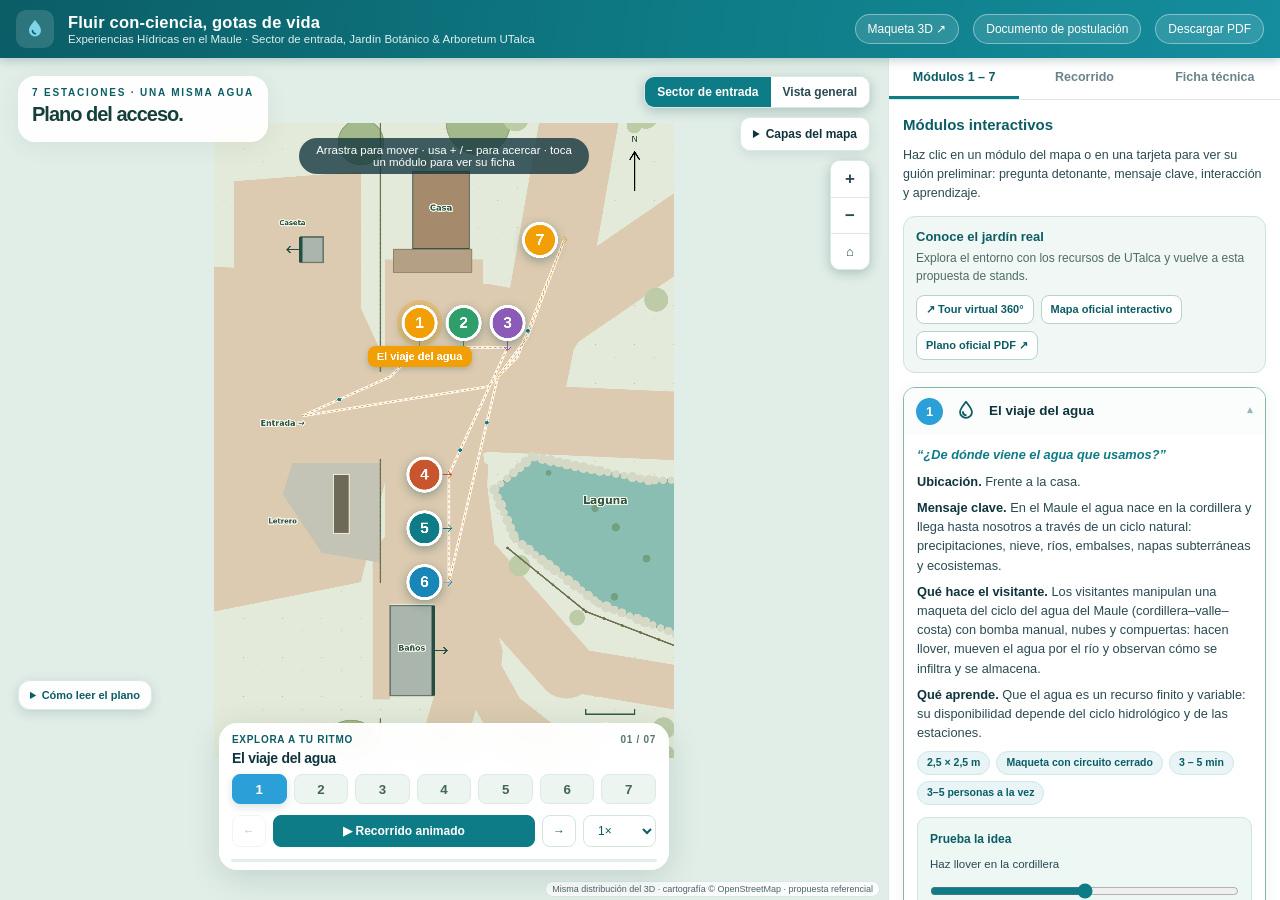
==== mapa2d.html @ caa9aedc "Abrir el 3D por defecto y sincronizar el plano 2D" ====
<!DOCTYPE html>
<html lang="es">
<head>
<meta charset="utf-8">
<meta name="viewport" content="width=device-width, initial-scale=1">
<title>Fluir con-ciencia, gotas de vida · Experiencias Hídricas en el Maule — Jardín Botánico UTalca</title>
<meta name="description" content="Propuesta de distribución, recorrido e interacciones de 7 módulos interactivos sobre el agua en el sector de entrada del Jardín Botánico & Arboretum de la Universidad de Talca.">
<style>
:root{
  --teal:#0e7c86; --teal-d:#0b5d66; --ink:#10343d; --ink-2:#2a4a52;
  --aqua:#7fd4e8; --blue:#2b9fd8; --accent:#f29f05; --paper:#f4f8f9;
  --line:#dbe7e9; --ok:#2e9e6b;
}
*{box-sizing:border-box}
html,body{margin:0;padding:0}
body{
  font-family:-apple-system,BlinkMacSystemFont,"Segoe UI",Roboto,"Helvetica Neue",Arial,sans-serif;
  color:var(--ink); background:var(--paper); overflow:hidden;
}
.app{display:flex;flex-direction:column;height:100dvh}
header.top{
  display:flex;align-items:center;gap:14px;padding:10px 16px;color:#fff;z-index:40;
  background:linear-gradient(100deg,var(--teal-d),var(--teal) 55%,#158d9e);
  box-shadow:0 2px 10px rgba(9,60,66,.25)
}
.logo{width:38px;height:38px;border-radius:10px;background:rgba(255,255,255,.14);display:grid;place-items:center;flex:0 0 auto}
.logo svg{width:24px;height:24px}
.titles{flex:1;min-width:0}
.titles h1{margin:0;font-size:16.5px;letter-spacing:.2px;white-space:nowrap;overflow:hidden;text-overflow:ellipsis}
.titles p{margin:1px 0 0;font-size:11.5px;opacity:.88;white-space:nowrap;overflow:hidden;text-overflow:ellipsis}
.hbtn{
  border:1px solid rgba(255,255,255,.4);background:rgba(255,255,255,.12);color:#fff;
  font-size:12px;padding:7px 12px;border-radius:999px;cursor:pointer;text-decoration:none;white-space:nowrap
}
.hbtn:hover{background:rgba(255,255,255,.22)}
.hmob{display:none}
@media (max-width:700px){
  .hdesk{display:none}
  .hmob{display:inline}
}
.main{flex:1;display:flex;min-height:0;position:relative}
.stage{position:relative;flex:1;min-width:0;overflow:hidden;background:#dcecee;touch-action:none;cursor:grab}
.stage.dragging{cursor:grabbing}
.world{position:absolute;left:0;top:0;transform-origin:0 0;will-change:transform;--inv:1}
.world img.base{position:absolute;inset:0;width:100%;height:100%;user-select:none;-webkit-user-drag:none;pointer-events:none;display:block}
.overlay{position:absolute;inset:0}
.overlay svg{position:absolute;left:0;top:0;overflow:visible}
.badge{position:absolute;transform:translate(-50%,-50%) scale(var(--inv));transform-origin:center;z-index:6;cursor:pointer;-webkit-tap-highlight-color:transparent}
.badge:focus{outline:none}
.badge .dot{
  width:36px;height:36px;border-radius:50%;background:#fff;border:3px solid var(--c,#0e7c86);
  color:var(--c,#0e7c86);display:grid;place-items:center;font-weight:800;font-size:15.5px;
  box-shadow:0 3px 10px rgba(9,60,66,.35);position:relative
}
.badge .lbl{
  position:absolute;top:100%;left:50%;transform:translateX(-50%);margin-top:5px;
  background:rgba(255,255,255,.95);color:var(--ink);font-size:11px;font-weight:700;
  padding:2.5px 8px;border-radius:8px;white-space:nowrap;box-shadow:0 2px 6px rgba(9,60,66,.22);
  border:1px solid rgba(14,124,134,.18)
}
.badge.lbl-top .lbl{top:auto;bottom:100%;margin-top:0;margin-bottom:5px}
.badge:hover .dot{transform:scale(1.08)}
.world.nolbl .badge .lbl,.world.nolbl .ref{opacity:0;pointer-events:none}
.badge .lbl,.ref{transition:opacity .2s}
.badge.active .dot{border-color:var(--accent);color:var(--accent);box-shadow:0 0 0 5px rgba(242,159,5,.28),0 3px 10px rgba(9,60,66,.35);animation:pulse 1.8s ease-in-out infinite}
.badge.active .lbl{background:var(--accent);color:#fff;border-color:transparent}
@keyframes pulse{0%,100%{box-shadow:0 0 0 5px rgba(242,159,5,.30),0 3px 10px rgba(9,60,66,.35)}50%{box-shadow:0 0 0 9px rgba(242,159,5,.12),0 3px 10px rgba(9,60,66,.35)}}
.ref{position:absolute;transform:translate(-50%,-50%) scale(var(--inv));transform-origin:center;
  font-size:10.5px;font-weight:600;color:#41565c;background:rgba(255,255,255,.86);
  padding:2px 7px;border-radius:7px;border:1px solid rgba(65,86,92,.18);white-space:nowrap;z-index:4;pointer-events:none}
.route{fill:none;stroke:var(--accent);stroke-width:3;stroke-dasharray:30 20;vector-effect:non-scaling-stroke;animation:flow 1.5s linear infinite}
.route-halo{fill:none;stroke:rgba(255,255,255,.95);stroke-width:8;vector-effect:non-scaling-stroke}
.route-end{fill:var(--accent);stroke:#fff;stroke-width:2}
@keyframes flow{to{stroke-dashoffset:-50}}
.zone{fill:rgba(14,124,134,.09);stroke:rgba(14,124,134,.55);stroke-width:2;stroke-dasharray:7 6;vector-effect:non-scaling-stroke}

.mapui{position:absolute;z-index:12}
.ctl-tr{top:12px;right:12px;display:flex;flex-direction:column;gap:7px;align-items:flex-end}
.vswitch{display:flex;background:#fff;border-radius:10px;overflow:hidden;box-shadow:0 3px 12px rgba(9,60,66,.25);border:1px solid var(--line)}
.vswitch button{border:0;background:#fff;color:var(--ink-2);font-size:12px;font-weight:600;padding:8px 12px;cursor:pointer}
.vswitch button.on{background:var(--teal);color:#fff}
.zoombox{display:flex;flex-direction:column;background:#fff;border-radius:10px;overflow:hidden;box-shadow:0 3px 12px rgba(9,60,66,.25);border:1px solid var(--line)}
.zoombox button{border:0;background:#fff;color:var(--ink-2);font-size:17px;font-weight:700;width:38px;height:36px;cursor:pointer}
.zoombox button:hover{background:#eef6f7}
.zoombox button+button{border-top:1px solid var(--line)}
.tourbtn{border:0;background:var(--accent);color:#fff;font-weight:700;font-size:12.5px;padding:10px 14px;border-radius:10px;cursor:pointer;box-shadow:0 3px 12px rgba(9,60,66,.3)}
.tourbtn:hover{filter:brightness(1.05)}
.tourbtn.on{background:#b4453a}
.legend{left:12px;bottom:12px;background:rgba(255,255,255,.96);border:1px solid var(--line);border-radius:12px;
  padding:10px 12px;font-size:11.5px;color:var(--ink-2);box-shadow:0 3px 12px rgba(9,60,66,.16);max-width:280px}
.legend h4{margin:0 0 7px;font-size:11.5px;text-transform:uppercase;letter-spacing:.6px;color:var(--teal-d)}
.legend .row{display:flex;align-items:center;gap:8px;margin:5px 0}
.legend .sym{flex:0 0 auto;width:34px;display:grid;place-items:center}
.attr{right:12px;bottom:12px;font-size:10px;color:#4d636a;background:rgba(255,255,255,.85);padding:4px 8px;border-radius:8px;border:1px solid var(--line)}
.hint{left:50%;top:12px;transform:translateX(-50%);background:rgba(16,52,61,.78);color:#fff;font-size:11.5px;
  padding:6px 12px;border-radius:999px;pointer-events:none;opacity:0;transition:opacity .3s}
.hint.show{opacity:1}

.panel{width:392px;flex:0 0 auto;background:#fff;border-left:1px solid var(--line);display:flex;flex-direction:column;min-height:0;z-index:20}
.tabs{display:flex;border-bottom:1px solid var(--line);flex:0 0 auto}
.tabs button{flex:1;border:0;background:#fff;padding:12px 6px;font-size:12.5px;font-weight:700;color:#6b838a;cursor:pointer;border-bottom:3px solid transparent}
.tabs button.on{color:var(--teal-d);border-bottom-color:var(--teal)}
.tabbody{overflow:auto;padding:14px;flex:1;min-height:0}
.tabbody[hidden]{display:none}
.mcard{border:1px solid var(--line);border-radius:12px;margin-bottom:10px;overflow:hidden;background:#fff}
.mcard .mhead{display:flex;align-items:center;gap:10px;padding:10px 12px;cursor:pointer;background:#fbfdfd}
.mcard .mhead:hover{background:#f2f9fa}
.mcard .n{width:27px;height:27px;border-radius:50%;color:#fff;display:grid;place-items:center;font-size:13px;font-weight:800;flex:0 0 auto}
.mcard .ic{width:26px;height:26px;flex:0 0 auto;color:var(--teal-d)}
.mcard h3{font-size:13.5px;margin:0;flex:1;line-height:1.25}
.mcard .chev{color:#9ab3b9;font-size:12px;transition:transform .2s}
.mcard.open .chev{transform:rotate(180deg)}
.mbody{display:none;padding:4px 13px 13px;font-size:12.8px;color:var(--ink-2);line-height:1.5}
.mcard.open .mbody{display:block}
.mbody .q{font-style:italic;color:var(--teal);font-weight:700;margin:6px 0 8px}
.mbody p{margin:7px 0}
.mbody b{color:var(--ink)}
.chips{display:flex;flex-wrap:wrap;gap:6px;margin-top:9px}
.chip{font-size:10.5px;font-weight:600;color:var(--teal-d);background:#e8f4f5;border:1px solid #cfe7e9;border-radius:999px;padding:3px 9px}
.panel h2{font-size:15px;margin:2px 0 10px;color:var(--teal-d)}
.panel .lead{font-size:12.5px;color:var(--ink-2);line-height:1.55}
.kv{border:1px solid var(--line);border-radius:12px;padding:12px 13px;margin-bottom:10px;background:#fbfdfd}
.kv h4{margin:0 0 7px;font-size:12.5px;color:var(--teal-d)}
.kv ul{margin:0;padding-left:17px;font-size:12.4px;color:var(--ink-2);line-height:1.55}
.kv li{margin:4px 0}
.btnrow{display:flex;gap:8px;margin:6px 0 12px}
.btnrow button{flex:1;border:1px solid var(--teal);background:#fff;color:var(--teal);font-weight:700;font-size:12.5px;padding:9px;border-radius:10px;cursor:pointer}
.btnrow button.solid{background:var(--teal);color:#fff}
.btnrow button:hover{filter:brightness(1.04)}
.sheetbar{display:none}
#sheetBtn{display:none}

@media (max-width:980px){
  .panel{position:absolute;left:0;right:0;bottom:0;width:auto;height:66dvh;border-left:0;border-top:1px solid var(--line);
    border-radius:16px 16px 0 0;transform:translateY(102%);transition:transform .28s ease;box-shadow:0 -8px 30px rgba(9,60,66,.25)}
  .panel.open{transform:none}
  #sheetBtn{display:block;position:absolute;left:50%;bottom:12px;transform:translateX(-50%);z-index:22;
    border:0;background:var(--teal);color:#fff;font-weight:700;font-size:13px;padding:11px 18px;border-radius:999px;box-shadow:0 4px 14px rgba(9,60,66,.4);cursor:pointer}
  .legend{max-width:210px;bottom:64px}
  .attr{display:none}
  .titles h1{font-size:14px}
  .hbtn.onlydesk{display:none}
}
@media (prefers-reduced-motion:reduce){
  .route{animation:none}
  .badge.active .dot{animation:none}
}
#printDoc{display:none}
body.printpreview{overflow:auto}
body.printpreview .app{display:none}
body.printpreview #printDoc{display:block;max-width:794px;margin:0 auto;background:#fff;box-shadow:0 0 40px rgba(0,0,0,.15)}

/* ======== Documento imprimible (PDF) ======== */
.pdoc{padding:26px 30px;font-size:12px;color:var(--ink)}
.pdoc header{border-bottom:4px solid var(--teal);padding-bottom:10px;margin-bottom:14px}
.pdoc header h1{margin:0;font-size:21px;color:var(--teal-d)}
.pdoc header p{margin:4px 0 0;font-size:12.5px;color:var(--ink-2)}
.pdoc h2{font-size:14.5px;color:var(--teal-d);margin:16px 0 8px}
.pdoc .pintro p{font-size:12.2px;line-height:1.55;color:var(--ink-2)}
.pdoc .pintro b{color:var(--ink)}
.pdocmap{position:relative;border:1px solid var(--line);border-radius:10px;overflow:hidden;margin:4px 0 8px}
.pdocmap img{position:absolute;inset:0;width:100%;height:100%}
.pdocmap .badge .lbl{display:none}
.pdocmap .badge .dot{width:30px;height:30px;font-size:13px;border-width:2.5px;box-shadow:none}
.pdocmap .badge .lbl{font-size:9.5px;padding:2px 6px;margin-top:4px;box-shadow:none;border:1px solid #a9c2c7}
.pdocmap .badge.lbl-top .lbl{margin-bottom:4px}
.pdocmap .ref{font-size:8.5px;padding:1.5px 5px;box-shadow:none;border:1px solid #c9d6d9}
.pdocmap .badge:hover .dot{transform:none}
.plegend{display:flex;flex-wrap:wrap;gap:6px 18px;font-size:11px;color:var(--ink-2);border:1px solid var(--line);border-radius:8px;padding:7px 10px;background:#fbfdfd}
.plegend b{color:var(--teal-d)}
.psec{margin-top:16px}
.pgrid{display:grid;grid-template-columns:1fr 1fr;gap:10px}
.pf{border:1px solid var(--line);border-radius:10px;padding:10px 12px;break-inside:avoid;background:#fff}
.pf-h{display:flex;align-items:center;gap:8px}
.pf-n{width:22px;height:22px;border-radius:50%;color:#fff;display:inline-grid;place-items:center;font-size:11.5px;font-weight:800;flex:0 0 auto}
.pf-ic{width:20px;height:20px;color:var(--teal-d);flex:0 0 auto}
.pf-ic svg{width:20px;height:20px}
.pf h4{margin:0;font-size:12.5px}
.pf p{margin:5px 0;font-size:11.2px;line-height:1.5;color:var(--ink-2)}
.pf b{color:var(--ink)}
.pf-q{font-style:italic;color:var(--teal)!important;font-weight:700}
.pf-chips{font-size:10px;color:#6b838a!important;border-top:1px dashed var(--line);padding-top:5px}
.pdoc footer{margin-top:14px;border-top:1px solid var(--line);padding-top:9px;font-size:10.5px;color:#6b838a}
.pdoc footer p{margin:3px 0}

@media print{
  body{overflow:visible;background:#fff}
  .app{display:none!important}
  #printDoc{display:block!important}
  @page{size:A4 portrait;margin:10mm}
  .pdoc{padding:0}
  .route{animation:none!important}
}

/* Exploración del espacio */
.stage{background:#e1eee7}
.world{--marker-size:36px}
.overlay>svg{pointer-events:none}
.badge{border:0;padding:0;background:none;font:inherit}
.badge:focus-visible .dot{outline:3px solid var(--ink);outline-offset:4px}
.badge .dot{transition:transform .22s,box-shadow .22s;background:var(--c);color:#fff;border:3px solid #fff}
.badge.active .dot{background:var(--accent);color:#fff;border-color:#fff}
.badge .lbl{max-width:150px;white-space:normal;text-align:center;line-height:1.25;width:max-content;pointer-events:none}
.badge:not(.active):not(:hover):not(:focus-visible) .lbl{opacity:0;transform:translate(-50%,4px)}
.world.all-labels:not(.nolbl) .badge .lbl{opacity:1;transform:translateX(-50%)}
.world.all-labels .badge.label-suppressed:not(.active):not(:hover):not(:focus-visible) .lbl{opacity:0}
.world.nolbl .badge.active .lbl,.world.nolbl .badge:hover .lbl{opacity:1}
.badge.active{z-index:9}
.ref{font-size:10px;background:rgba(255,255,255,.94)}
.stand-footprint{fill:var(--c);fill-opacity:.18;stroke:var(--c);stroke-width:2;vector-effect:non-scaling-stroke}
.stand-roof{fill:var(--c);fill-opacity:.38;stroke:var(--c);stroke-width:1;vector-effect:non-scaling-stroke}
.stand-link{fill:none;stroke:#51746a;stroke-width:1.5;stroke-dasharray:3 4;vector-effect:non-scaling-stroke;opacity:.65}
.route{stroke:#eea128;stroke-width:3;stroke-linecap:round;stroke-dasharray:4 13;animation:flow 2s linear infinite}
.route-halo{stroke-width:9;stroke:rgba(255,255,255,.8)}
.route-drop{fill:#087b8a;stroke:white;stroke-width:2;paint-order:stroke}
.tour-traveler{filter:drop-shadow(0 2px 4px #123c4255)}
.tour-traveler .ripple{fill:#0e7c8633;stroke:#0e7c86;stroke-width:1;animation:travelerRipple 2s ease-out infinite;transform-box:fill-box;transform-origin:center}
@keyframes travelerRipple{from{transform:scale(.7);opacity:.8}to{transform:scale(1.8);opacity:0}}
.world.no-route .route,.world.no-route .route-halo,.world.no-route .route-drop,.world.no-route .stand-link{display:none}
.world.no-stands .stand-shape{display:none}
.sector-cluster{display:none;position:absolute;transform:translate(-50%,-50%) scale(var(--inv));transform-origin:center;border:3px solid #fff;border-radius:999px;padding:10px 15px;background:var(--teal);color:#fff;font-size:12px;font-weight:800;box-shadow:0 4px 20px #163e3444;cursor:pointer;white-space:nowrap;z-index:8}
.world.general-overview .sector-cluster{display:block}
.world.general-overview .badge,.world.general-overview .ref,.world.general-overview .stand-shape,.world.general-overview .route,.world.general-overview .route-halo,.world.general-overview .route-drop{display:none}
.map-intro{top:18px;left:18px;max-width:315px;pointer-events:none}
.map-intro .eyebrow{font-size:10px;letter-spacing:1.8px;font-weight:800;color:var(--teal-d);text-transform:uppercase}
.map-intro h2{font-size:27px;letter-spacing:-1px;margin:5px 0;color:#153f3b}
.map-intro p{font-size:12px;line-height:1.5;margin:0;color:#355a52;max-width:245px}
.map-intro .intro-paper{padding:15px 18px;background:#fffffff0;border:1px solid #ffffff;border-radius:17px;box-shadow:0 5px 25px #163e3410}
.ctl-tr{top:18px;right:18px;gap:9px}
.layers{background:#fffffff5;border:1px solid var(--line);border-radius:10px;font-size:12px;box-shadow:0 3px 12px #093c421a}
.layers summary{padding:9px 12px;cursor:pointer;font-weight:700}
.layers label{display:flex;gap:8px;padding:6px 12px;align-items:center;cursor:pointer}
.layers label:last-child{padding-bottom:12px}
.layers input{accent-color:var(--teal)}
.legend{bottom:18px;left:18px;max-width:240px;font-size:10.5px;padding:8px 11px}
.legend summary{cursor:pointer;font-weight:800;color:var(--teal-d);font-size:11px}
.legend .row{line-height:1.4}
.legend h4{display:none}
.attr{bottom:3px;right:8px;font-size:9px;padding:2px 6px;max-width:65%;text-align:right}
.hint{top:160px;max-width:290px;text-align:center;white-space:normal}
.journey{position:absolute;z-index:13;bottom:30px;left:50%;transform:translateX(-50%);width:min(450px,calc(100% - 36px));padding:14px;background:#fffffff5;backdrop-filter:blur(14px);border:1px solid #fff;border-radius:18px;box-shadow:0 8px 32px #163e3426}
.journey-top{display:flex;align-items:center;gap:9px;font-size:10px;color:#59756e;font-weight:700;text-transform:uppercase;letter-spacing:.7px}
.journey-top strong{color:var(--teal-d);margin-right:auto}
.journey-title{font-size:16px;font-weight:800;margin:7px 0 3px;letter-spacing:-.3px}
.journey-question{font-size:12px;color:#54716b;margin:0 0 11px;min-height:15px}
.station-nav{display:flex;gap:7px;justify-content:space-between}
.station-nav button{flex:1;min-width:0;height:30px;border:1px solid #dce9e5;border-radius:8px;background:#edf5f1;color:#45645b;font-weight:800;cursor:pointer;transition:background .2s,transform .2s}
.station-nav button:hover{transform:translateY(-3px)}
.station-nav button[aria-pressed=true]{background:var(--c);border-color:var(--c);color:#fff;box-shadow:0 3px 9px #123c4226}
.station-nav button.visited:after{content:' ·';color:inherit}
.journey-controls{display:flex;gap:7px;align-items:center;margin-top:11px}
.journey-controls button,.journey-controls select{font:inherit;font-size:12px;border:1px solid #d4e5df;background:#fff;border-radius:8px;height:32px;padding:0 10px;color:var(--teal-d);cursor:pointer}
.journey-controls button:disabled{opacity:.35;cursor:default}
.journey-controls #playTour{background:var(--teal);color:#fff;border-color:var(--teal);flex:1;font-weight:700}
.journey-progress{height:3px;background:#e2eee8;margin:12px -1px -3px;overflow:hidden;border-radius:4px}
.journey-progress span{display:block;height:100%;background:var(--teal);width:0;transition:width .15s linear}
.resource-card{padding:12px;border:1px solid #cee3db;background:#f1f7f4;border-radius:12px;margin:0 0 14px}
.resource-card h3{font-size:13px;margin:0 0 5px;color:var(--teal-d)}
.resource-card p{font-size:12px;line-height:1.5;margin:0 0 10px;color:#4d6d62}
.resource-actions{display:flex;gap:7px;flex-wrap:wrap}
.resource-actions button,.resource-actions a{border:1px solid #b7d4c9;border-radius:8px;padding:7px 9px;font-size:11px;font-weight:700;color:var(--teal-d);background:#fff;cursor:pointer;text-decoration:none}
.mcard{transition:border-color .2s,box-shadow .2s}
.mcard.open{border-color:#84b7a4;box-shadow:0 3px 15px #163e3410}
.mhead:focus-visible{outline:2px solid var(--teal);outline-offset:-3px}
.experience{border-radius:10px;background:#edf7f4;padding:12px;margin-top:12px;border:1px solid #cde5da}
.experience h4{font-size:12px;margin:0 0 8px;color:var(--teal-d)}
.experience label{display:block;font-size:11.5px}
.experience input{width:100%;accent-color:var(--teal);margin:10px 0}
.experience output{display:block;font-size:12px;color:var(--teal-d);font-weight:700;min-height:34px}
.water-track{height:12px;background:#d7e7e4;border-radius:8px;overflow:hidden;margin:9px 0}
.water-fill{height:100%;background:repeating-linear-gradient(110deg,#0e7c86 0 16px,#3ab3bd 16px 32px);background-size:64px 100%;animation:waterSlide 2s linear infinite;transition:width .4s;width:50%;border-radius:8px}
@keyframes waterSlide{to{background-position:64px 0}}
.experience small{font-size:10px;color:#637d73;display:block;margin-top:7px}
.resource-dialog{width:min(1120px,96vw);height:min(820px,90dvh);padding:0;border:1px solid #cee3db;border-radius:17px;box-shadow:0 20px 90px #102f3c55;color:var(--ink)}
.resource-dialog::backdrop{background:#0c302dd1;backdrop-filter:blur(5px)}
.resource-dialog .dialog-head{display:flex;align-items:center;gap:12px;padding:13px 17px;border-bottom:1px solid var(--line)}
.dialog-head h2{font-size:15px;margin:0;flex:1}
.dialog-head a{font-size:11px;color:var(--teal-d)}
.dialog-head button{border:1px solid var(--line);border-radius:8px;padding:6px 10px;cursor:pointer;background:#f4f8f6;font-size:16px}
.resource-dialog iframe{width:100%;height:calc(100% - 110px);border:0;background:#edf4f0}
.resource-dialog .dialog-note{font-size:11px;padding:0 17px;color:#54716b}
@media(min-width:981px){.legend{bottom:240px}.map-intro{max-width:280px}}
@media(max-width:1100px) and (min-width:981px){.map-intro h2{font-size:22px}.map-intro{max-width:220px}.map-intro p{font-size:11px}.vswitch button{font-size:11px;padding:8px}.panel{width:355px}}
@media(max-width:980px){
 #sheetBtn{display:block}.main:has(.panel.open) #sheetBtn{bottom:calc(66dvh + 8px)}
 .main:has(.panel.open) .journey{visibility:hidden}
 .journey{bottom:66px;width:min(430px,calc(100% - 28px))}
 .legend{bottom:290px;max-width:190px}
 .map-intro{top:12px;left:12px;max-width:255px}
 .map-intro h2{font-size:22px}
 .ctl-tr{top:12px;right:12px}
}
@media(max-width:600px){
 .map-intro{top:12px;max-width:calc(100% - 60px)}
 .map-intro .intro-paper{padding:10px 13px;background:#ffffffeb}
 .map-intro h2{font-size:20px;margin:4px 0 0}
 .map-intro p{display:none}.map-intro .eyebrow{font-size:9px}
 .ctl-tr{top:94px;right:10px}.vswitch button{font-size:10px;padding:8px}
 .tourbtn{display:none}.legend{display:none}.attr{display:none}
 .hint{top:170px;left:12px;transform:none;max-width:200px;font-size:10px}
 .badge .dot{width:25px;height:25px;font-size:11px;border-width:2px}
 .badge .lbl{font-size:9px;max-width:110px;padding:2px 5px}
 .ref{display:none}
 .world.all-labels .badge .lbl{display:none}
 .world.all-labels .badge.active .lbl,.world.all-labels .badge:hover .lbl{display:block}
 .journey{padding:11px;border-radius:14px;bottom:62px}
 .journey-title{font-size:14px}.journey-question{font-size:11px}
 .journey-controls{margin-top:8px}.journey-progress{margin-top:8px}
 .station-nav{gap:5px}.station-nav button{height:28px}
 .resource-dialog .dialog-head{flex-wrap:wrap}.dialog-head h2{flex-basis:70%}
 .resource-dialog iframe{height:calc(100% - 140px)}
}
@media(prefers-reduced-motion:reduce){*,*::before,*::after{animation:none!important;scroll-behavior:auto!important}.route-drop{display:none}.badge .dot,.badge .lbl{transition:none}}
@media print{.route-drop,.tour-traveler,.stand-link{display:none}.pdocmap .badge .lbl{display:none}.stand-footprint{fill-opacity:.2}}


/* Plano sincronizado: dejar espacio visible para la implantación. */
.stand-front{fill:none;stroke:var(--c);stroke-width:2;vector-effect:non-scaling-stroke;stroke-linecap:round;stroke-linejoin:round}
.map-intro .intro-paper{padding:10px 13px}.map-intro h2{font-size:20px}.map-intro p{display:none}
.ctl-tr>.tourbtn{display:none}.journey-question{display:none}.journey{padding:10px 12px}.journey-title{font-size:14px;margin:5px 0 8px}
.legend{bottom:190px}.hint{top:80px}.pdocmap{margin:8px auto}.print-plan{break-after:page;break-inside:avoid}.print-plan h2{text-align:center}
@media(max-width:600px){
 .map-intro{display:none}.ctl-tr{top:10px;left:10px;right:10px;flex-direction:row;align-items:flex-start;justify-content:space-between;gap:5px}
 .ctl-tr .zoombox{position:absolute;right:0;top:48px}.layers summary{font-size:10px;padding:8px}
 .layers[open]{position:absolute;right:0;z-index:20}.layers label{font-size:11px}
 .journey{bottom:62px;padding:8px 10px}.journey-top{font-size:9px}.journey-title{font-size:12px;white-space:nowrap;overflow:hidden;text-overflow:ellipsis}
 .journey-controls button,.journey-controls select{font-size:11px;padding:0 7px}.hint{top:60px;max-width:250px}
 .legend{display:none}.titles h1{font-size:12px}.titles p{display:none}.top .logo{display:none}.top{gap:6px;padding:10px}.hbtn{padding:7px 9px}
}

</style>
</head>
<body>
<div class="app">
  <header class="top">
    <div class="logo" aria-hidden="true">
      <svg viewBox="0 0 24 24" fill="none"><path d="M12 3c3.4 4.3 6 7.2 6 10.4A6 6 0 1 1 6 13.4C6 10.2 8.6 7.3 12 3z" fill="#7fd4e8"/><path d="M9.5 13.6c0 1.7 1.2 3 2.9 3.2" stroke="#0b5d66" stroke-width="1.6" stroke-linecap="round"/></svg>
    </div>
    <div class="titles">
      <h1 id="projName">Fluir con-ciencia, gotas de vida</h1>
      <p>Experiencias Hídricas en el Maule · Sector de entrada, Jardín Botánico &amp; Arboretum UTalca</p>
    </div>
    <a class="hbtn" href="maqueta3d.html">Maqueta 3D ↗</a>
    <a class="hbtn onlydesk" href="documento/documento_postulacion.html" target="_blank" rel="noopener">Documento de postulación</a>
    <button class="hbtn" id="printBtn" type="button"><span class="hdesk">Descargar PDF</span><span class="hmob">PDF</span></button>
  </header>

  <div class="main">
    <div class="stage" id="stage">
      <div class="world" id="world"></div>
      <div class="mapui map-intro"><div class="intro-paper"><div class="eyebrow">7 estaciones · una misma agua</div><h2>Plano del acceso.</h2><p>Mismas posiciones y orientaciones que la maqueta 3D. Las flechas indican el frente de cada stand.</p></div></div>

      <div class="mapui ctl-tr">
        <div class="vswitch" role="group" aria-label="Vista del mapa">
          <button id="vSector" class="on" type="button">Sector de entrada</button>
          <button id="vGeneral" type="button">Vista general</button>
        </div>
        <button class="tourbtn" id="tourBtn" type="button">▶ Iniciar recorrido 1 → 7</button>
        <details class="layers"><summary>Capas del mapa</summary>
          <label><input id="layerRoute" type="checkbox" checked> Recorrido y flujo</label>
          <label><input id="layerStands" type="checkbox" checked> Huellas de stands</label>
          <label><input id="layerLabels" type="checkbox"> Todos los nombres</label>
        </details>
        <div class="zoombox">
          <button id="zin" type="button" aria-label="Acercar">+</button>
          <button id="zout" type="button" aria-label="Alejar">−</button>
          <button id="zreset" type="button" aria-label="Restablecer vista" style="font-size:13px">⌂</button>
        </div>
      </div>

      <details class="mapui legend" aria-label="Leyenda"><summary>Cómo leer el plano</summary>
        <h4>Leyenda</h4>
        <div class="row"><span class="sym"><span style="width:22px;height:22px;border-radius:50%;background:#fff;border:3px solid #0e7c86;display:inline-grid;place-items:center;font-size:11px;font-weight:800;color:#0e7c86">7</span></span><span><b>Módulo interactivo</b> (1 a 7, en orden de visita)</span></div>
        <div class="row"><span class="sym"><svg width="34" height="10"><line x1="1" y1="5" x2="33" y2="5" stroke="#f29f05" stroke-width="3" stroke-dasharray="6 5" stroke-linecap="round"/></svg></span><span><b>Recorrido sugerido</b> (en bucle, inicio y fin en el acceso)</span></div>
        <div class="row"><span class="sym"><svg width="30" height="16"><rect x="1" y="1" width="28" height="14" rx="4" fill="rgba(14,124,134,.12)" stroke="rgba(14,124,134,.6)" stroke-dasharray="4 3"/></svg></span><span><b>Huellas de 2,5 × 2,5 m</b> · flechas hacia el frente</span></div>
        <div class="row" style="margin-top:7px;color:#41565c"><span class="sym" aria-hidden="true">🚶</span><span>Las <b>huellas se sitúan fuera del eje peatonal</b> (ancho a verificar en terreno) y se mantiene el acceso a baños, administración y estacionamiento.</span></div>
      </details>
      <section class="mapui journey" aria-label="Explorar estaciones">
        <div class="journey-top"><strong id="journeyState" role="status">Explora a tu ritmo</strong><span id="journeyCount">01 / 07</span></div>
        <div class="journey-title" id="journeyTitle"></div><p class="journey-question" id="journeyQuestion"></p>
        <nav class="station-nav" id="stationNav" aria-label="Elegir módulo"></nav>
        <div class="journey-controls">
          <button id="prevStation" type="button" aria-label="Módulo anterior">←</button>
          <button id="playTour" type="button">▶ Recorrido animado</button>
          <button id="nextStation" type="button" aria-label="Módulo siguiente">→</button>
          <select id="tourSpeed" aria-label="Velocidad del recorrido"><option value="0.75">0,75×</option><option value="1" selected>1×</option><option value="1.5">1,5×</option></select>
        </div>
        <div class="journey-progress" role="progressbar" aria-label="Avance del recorrido" aria-valuemin="0" aria-valuemax="100" aria-valuenow="0"><span id="journeyProgress"></span></div>
      </section>
      <div class="mapui attr">Misma distribución del 3D · cartografía © OpenStreetMap · propuesta referencial</div>
      <div class="mapui hint" id="hint">Arrastra para mover · usa + / − para acercar · toca un módulo para ver su ficha</div>
    </div>

    <button id="sheetBtn" type="button" aria-expanded="false" aria-controls="panel">Ver módulos 1 – 7</button>
    <aside class="panel" id="panel">
      <div class="sheetbar"></div>
      <div class="tabs" role="tablist">
        <button id="tabMods" class="on" type="button">Módulos 1 – 7</button>
        <button id="tabRuta" type="button">Recorrido</button>
        <button id="tabFicha" type="button">Ficha técnica</button>
      </div>

      <div class="tabbody" id="bodyMods">
        <h2>Módulos interactivos</h2>
        <p class="lead" style="margin-bottom:12px">Haz clic en un módulo del mapa o en una tarjeta para ver su guión preliminar: pregunta detonante, mensaje clave, interacción y aprendizaje.</p>
        <section class="resource-card"><h3>Conoce el jardín real</h3><p>Explora el entorno con los recursos de UTalca y vuelve a esta propuesta de stands.</p><div class="resource-actions"><button type="button" data-resource="tour">↗ Tour virtual 360°</button><button type="button" data-resource="map">Mapa oficial interactivo</button><a href="https://www.vinculacion.utalca.cl/assets/jb/mapadigital/mapa_digital_jardin_botanico_y_aboretum.pdf" target="_blank" rel="noopener">Plano oficial PDF ↗</a></div></section>
        <div id="modList"></div>
      </div>

      <div class="tabbody" id="bodyRuta" hidden>
        <h2>Recorrido de la experiencia</h2>
        <p class="lead">El recorrido reúne los stands en <b>dos grupos próximos a la entrada</b> y comienza y termina en la zona de acceso. Los 7 módulos se ubican <b>a los costados del camino</b>, reservando el eje central para la circulación peatonal (objetivo: al menos 3 m libres, a validar en terreno), sin interferir con los flujos habituales del jardín ni con el acceso a baños, administración y estacionamiento.</p>
        <div class="btnrow">
          <button class="solid" id="tourBtn2" type="button">▶ Recorrer módulos</button>
          <button id="resetTour" type="button">Reiniciar vista</button>
        </div>
        <div class="kv"><h4>Flujo de visita sugerido</h4><ul>
          <li><b>Módulo 1 → 3:</b> se visitan tres stands contiguos sobre la explanada frente a la casa.</li>
          <li><b>Módulo 3 → 4:</b> se cruza la explanada de acceso y se continúa hacia la laguna, dejando libre el acceso a los baños.</li>
          <li><b>Módulo 4 → 6:</b> se visitan tres stands próximos entre sí, sobre el borde de tierra antes de los baños, con el frente hacia la laguna.</li>
          <li><b>Módulo 6 → 7 → salida:</b> se vuelve por los caminos hasta el módulo 7, al borde del ramal lateral de la casa, y se regresa al acceso.</li>
        </ul></div>
        <div class="kv"><h4>No interferencia del tránsito peatonal</h4><ul>
          <li>Módulos adosados a los bordes del camino (franja de 2,5 m), nunca al centro.</li>
          <li>Puntos de mayor afluencia (acceso, baños, administración) se mantienen despejados.</li>
          <li>Se conservan rutas alternativas para visitantes que no participan de la experiencia.</li>
          <li>Señalética de desvío suave y demarcación de la zona de stands.</li>
        </ul></div>
        <div class="kv"><h4>Aforo y rotación estimados</h4><ul>
          <li>Grupos de hasta 20–25 visitantes por ciclo de recorrido.</li>
          <li>Permanencia de 3 a 6 minutos por módulo; visita total ≈ 40 minutos.</li>
          <li>Capacidad estimada: 150–200 visitantes/día (a ajustar con UTalca según horarios y eventos).</li>
        </ul></div>
      </div>

      <div class="tabbody" id="bodyFicha" hidden>
        <h2>Ficha técnica preliminar</h2>
        <div class="kv"><h4>Emplazamiento</h4><ul>
          <li>Zona de intervención: <b>sector de entrada</b> del Jardín Botánico &amp; Arboretum de la Universidad de Talca, sobre las explanadas de tierra y el borde del camino lateral.</li>
          <li>Senderos y lagunas: © OpenStreetMap. Explanadas y edificios interpretados de las referencias UTalca, compartidos con el 3D; validar en terreno.</li>
        </ul></div>
        <div class="kv"><h4>Dimensión de los módulos</h4><ul>
          <li>Huella de <b>2,5 × 2,5 m</b> (≈ 6,25 m²) por módulo + franja de aproximación de 2 m.</li>
          <li>Estructura modular, desmontable, apta para exterior (sol y lluvia), con cubierta de sombra.</li>
          <li>Mesones de manipulación a 0,75–0,95 m de altura.</li>
        </ul></div>
        <div class="kv"><h4>Accesibilidad</h4><ul>
          <li>Recorrido sin escalones; superficie compactada y antideslizante.</li>
          <li>Espacio de maniobra para sillas de ruedas en cada módulo.</li>
          <li>Señalética de alto contraste (español/inglés) y códigos QR con audiodescripción y lectura fácil.</li>
        </ul></div>
        <div class="kv"><h4>Sostenibilidad y operación</h4><ul>
          <li>Circuitos de agua cerrados y reutilizados al interior de cada módulo.</li>
          <li>Energía solar para módulos con electrónica (pantalla del módulo 7, contadores).</li>
          <li>Materiales reciclados/reciclables; mantención semanal simple a cargo de monitores.</li>
        </ul></div>
        <div class="kv"><h4>Descripción textual del plano (accesibilidad)</h4><ul>
          <li>Los módulos 1–3 quedan frente a la casa; el 7 en el borde del camino lateral; 4–6 antes de los baños. Estos tres stands y los baños miran hacia la laguna. El modelo deja 3 m entre los stands 4–6 y una franja frontal de 4 m para circular; comprobar en terreno.</li>
        </ul></div>
        <p class="lead" style="font-size:11.5px;color:#6b838a">Versión preliminar para postulación. Plano generado desde la misma geometría y distribución que la maqueta 3D. La ubicación definitiva de los stands se ajustará en conjunto con el equipo del jardín.</p>
      </div>
    </aside>
  </div>
</div>

<dialog class="resource-dialog" id="resourceDialog" aria-labelledby="resourceTitle"><div class="dialog-head"><h2 id="resourceTitle"></h2><a id="resourceExternal" target="_blank" rel="noopener">Abrir en otra pestaña ↗</a><button id="closeResource" type="button" aria-label="Cerrar recurso">×</button></div><p class="dialog-note">Recurso oficial de UTalca. Si no se visualiza aquí, ábrelo en otra pestaña. La propuesta de stands permanece en este mapa.</p><iframe id="resourceFrame" title="Recurso oficial del Jardín Botánico UTalca" allow="fullscreen" referrerpolicy="strict-origin-when-cross-origin"></iframe></dialog>
<div id="printDoc"></div>

<script src="assets/map-data.js?v=20261015-7"></script>
<script type="module">
import {PLAN2D} from './assets/plan2d-data.js?v=20261015-7';
const {PROJECT}=window.WATER_MAP_DATA;
const MODULES=window.WATER_MAP_DATA.MODULES.map(m=>({...m,...PLAN2D.stands.find(s=>s.id===m.id)}));
const sector=PLAN2D.frames.sector;
const VIEWS=Object.fromEntries(Object.entries(PLAN2D.frames).map(([key,f])=>[key,{
 key,img:`assets/plano-${key==='sector'?'sector':'general'}.svg?v=20261015-7`,
 w:(f.xmax-f.xmin)*f.scale,h:(f.zmax-f.zmin)*f.scale,meterScale:f.scale,
 px:(fx,fy)=>[(sector.xmin+fx*(sector.xmax-sector.xmin)-f.xmin)*f.scale,(sector.zmin+fy*(sector.zmax-sector.zmin)-f.zmin)*f.scale],
 init:key==='sector'?{x1:.05,y1:.04,x2:.88,y2:.94}:null
}]));
const ARRIVAL=PLAN2D.arrivals,TOUR_LEGS=PLAN2D.legs;
const ROUTE=TOUR_LEGS.flatMap((leg,i)=>i?leg.slice(1):leg);
const ZONE=[],REFS=[];
"use strict";
/* ======== SVG helpers ======== */
function routePath(pts){return "M"+pts.map(p=>p.join(",")).join(" L");}

/* ======== Builder (usado por el mapa vivo y la versión imprimible) ======== */
function buildOverlay(container, view, opts){
  opts = opts || {};
  const interactive = opts.interactive !== false;
  const inv = opts.invScale !== false;
  container.querySelectorAll(".overlay").forEach(e=>e.remove());
  const ov = document.createElement("div");
  ov.className = "overlay";
  container.appendChild(ov);
  const W = view.w, H = view.h;
  const P = (fx,fy)=>view.px(fx,fy);

  const svg = document.createElementNS("http://www.w3.org/2000/svg","svg");
  svg.setAttribute("width", W); svg.setAttribute("height", H);
  svg.setAttribute("viewBox", `0 0 ${W} ${H}`);
  svg.setAttribute("aria-hidden","true");

  const svgEl = (name,attrs,parent=svg)=>{
    const el=document.createElementNS("http://www.w3.org/2000/svg",name);
    Object.entries(attrs).forEach(([k,v])=>el.setAttribute(k,v)); parent.appendChild(el); return el;
  };
  ZONE.forEach(points=>svgEl("path",{d:routePath(points.map(p=>P(...p)))+" Z",class:"zone stand-shape"}));
  const d = routePath(ROUTE.map(p=>P(...p)));
  svgEl("path",{d,class:"route-halo"});
  svgEl("path",{d,class:"route"});
  if(interactive){
    // Gotas en movimiento sobre el recorrido, sin imágenes externas.
    for(let i=0;i<4;i++){
      const drop=svgEl("circle",{r:view.key==="sector"?6:3,class:"route-drop"});
      svgEl("animateMotion",{dur:"32s",begin:`-${i*8}s`,repeatCount:"indefinite",path:d,calcMode:"paced"},drop);
    }
    TOUR_LEGS.forEach((leg,i)=>svgEl("path",{d:routePath(leg.map(p=>P(...p))),fill:"none",stroke:"none","data-leg":i}));
    const traveler=svgEl("g",{class:"tour-traveler",visibility:"hidden"});
    svgEl("circle",{r:19,class:"ripple"},traveler);
    svgEl("circle",{r:11,fill:"#0e7c86",stroke:"white","stroke-width":3},traveler);
    svgEl("path",{d:"M0,-6 C-7,1 -5,6 0,6 C5,6 7,1 0,-6",fill:"white"},traveler);
  }
  MODULES.forEach((m,i)=>{
    const [x,y]=P(m.sx,m.sy),[ax,ay]=P(...ARRIVAL[i]);
    const u=view.meterScale,half=1.25*u,front=2.8*u;
    const g=svgEl("g",{class:"stand-shape",style:`--c:${m.color}`,"data-stand":m.id});
    svgEl("path",{d:`M${ax},${ay} L${x},${y}`,class:"stand-link"},g);
    const body=svgEl("g",{transform:`translate(${x},${y}) rotate(${-m.yaw*180/Math.PI})`},g);
    svgEl("rect",{x:-half,y:-half,width:half*2,height:half*2,rx:.1*u,class:"stand-footprint"},body);
    svgEl("path",{d:`M${-half},${half} H${half} M0,${half} V${front} M${-.35*u},${front-.35*u} L0,${front} L${.35*u},${front-.35*u}`,class:"stand-front"},body);
  });

  MODULES.forEach(m=>{
    const [x,y] = P(m.sx,m.sy);
    const b = document.createElement("div");
    b.className = "badge" + (m.lblPos==="top" ? " lbl-top" : "");
    b.style.left = x+"px"; b.style.top = y+"px";
    b.style.setProperty("--c", m.color);
    b.dataset.id = m.id;
    b.title = `Módulo ${m.id}: ${m.nombre}`;
    b.innerHTML = `<div class="dot">${m.id}</div><div class="lbl">${m.lbl}</div>`;
    if(interactive){
      b.tabIndex = 0;
      b.setAttribute("role","button");
      b.setAttribute("aria-label",`Módulo ${m.id}: ${m.nombre}`);
      b.addEventListener("click", ()=>{if(!moved) selectModule(m.id,{fromMap:true});});
      b.addEventListener("keydown", e=>{ if(e.key==="Enter"||e.key===" "){e.preventDefault();selectModule(m.id,{fromMap:true});} });
    } else {
      b.style.cursor = "default";
    }
    if(!inv){ b.style.transform = "translate(-50%,-50%)"; }
    ov.appendChild(b);
  });

  REFS.forEach(r=>{
    const [x,y] = P(r.x,r.y);
    const el = document.createElement("div");
    el.className = "ref";
    el.style.left = x+"px"; el.style.top = y+"px";
    if(!inv) el.style.transform = "translate(-50%,-50%)";
    el.textContent = r.t;
    ov.appendChild(el);
  });

  ov.appendChild(svg);
  if(interactive && view.key==='general'){
    const cluster=document.createElement('button'),[x,y]=P(.46,.48);
    cluster.type='button';cluster.className='sector-cluster';cluster.style.left=x+'px';cluster.style.top=y+'px';
    cluster.textContent='7 módulos · Explorar entrada ↗';
    cluster.onclick=()=>{stopTour();setView('sector');};ov.appendChild(cluster);
  }
  return ov;
}

/* ======== Mapa vivo y cámara con transiciones ======== */
const stage=document.getElementById('stage'),world=document.getElementById('world');
const reducedMotion=window.matchMedia('(prefers-reduced-motion:reduce)');
let view=VIEWS.sector,cam={x:0,y:0,s:1},fitScale=1,cameraFrame=0;
let selectedId=1,moved=false,tourOn=false,tourPaused=false,tourIdx=0;
let tourPhase='travel',tourElapsed=0,tourLastTime=0,tourFrame=0;
const visited=new Set();
const tourBtn=document.getElementById('tourBtn'),tourBtn2=document.getElementById('tourBtn2');
const playTour=document.getElementById('playTour');
const vSector=document.getElementById('vSector'),vGeneral=document.getElementById('vGeneral');
const panel=document.getElementById('panel'),sheetBtn=document.getElementById('sheetBtn');
const layerSettings={route:true,stands:true,labels:false};
function clampCamera(c){
  const vw=stage.clientWidth,vh=stage.clientHeight;
  c.s=Math.max(Math.min(fitScale*.55,6),Math.min(c.s,6));
  const W=view.w*c.s,H=view.h*c.s;
  c.x=W<=vw?(vw-W)/2:Math.min(0,Math.max(vw-W,c.x));
  c.y=Math.max(Math.min(0,vh-H),Math.min(Math.max(0,vh-H),c.y));
  return c;
}
function applayCam(){
  world.style.transform=`translate(${cam.x}px,${cam.y}px) scale(${cam.s})`;
  world.style.setProperty('--inv',(1/cam.s).toFixed(5));
  world.classList.toggle('nolbl',view.key==='general' && cam.s<.65);
  world.classList.toggle('general-overview',view.key==='general'&&cam.s<.65);
  scheduleLabels();
}
function clampCam(){clampCamera(cam);}
function cancelCamera(){cancelAnimationFrame(cameraFrame);cameraFrame=0;}
function animateCamera(target,duration=1000){
  cancelCamera();clampCamera(target);
  if(reducedMotion.matches){cam={...target};applayCam();return;}
  const start={...cam},time=performance.now();
  function frame(now){
    const t=Math.min(1,(now-time)/duration),ease=t<.5?4*t*t*t:1-Math.pow(-2*t+2,3)/2;
    cam={x:start.x+(target.x-start.x)*ease,y:start.y+(target.y-start.y)*ease,s:start.s+(target.s-start.s)*ease};
    applayCam();if(t<1)cameraFrame=requestAnimationFrame(frame);else cameraFrame=0;
  }
  cameraFrame=requestAnimationFrame(frame);
}
function applyLayers(){
  world.classList.toggle('no-route',!layerSettings.route);
  world.classList.toggle('no-stands',!layerSettings.stands);
  world.classList.toggle('all-labels',layerSettings.labels);
  if(!layerSettings.labels)world.querySelectorAll('.badge .lbl').forEach(l=>{l.removeAttribute('style');});
  scheduleLabels();
}
let labelLayoutTimer=0;
function scheduleLabels(){
 clearTimeout(labelLayoutTimer);
 if(layerSettings.labels)labelLayoutTimer=setTimeout(layoutLabels,120);
}
function layoutLabels(){
 if(!layerSettings.labels||window.innerWidth<=600)return;
 const badges=[...world.querySelectorAll('.badge')].sort((a,b)=>(+b.dataset.id===selectedId)-(+a.dataset.id===selectedId));
 const obstacles=badges.map(b=>b.querySelector('.dot').getBoundingClientRect());
 const bounds=stage.getBoundingClientRect();
 const overlap=(a,b)=>a.left<b.right+4&&a.right>b.left-4&&a.top<b.bottom+4&&a.bottom>b.top-4;
 const occupied=[];
 badges.forEach(b=>{
  const label=b.querySelector('.lbl');b.classList.remove('label-suppressed');
  label.style.left='50%';label.style.top='50%';label.style.bottom='auto';label.style.margin='0';
  const r=label.getBoundingClientRect(),x=23+r.width/2,y=23+r.height/2;
  const candidates=[[0,y],[0,-y],[x,0],[-x,0],[35,-y],[-35,-y],[35,y],[-35,y]];
  let placed=false;
  for(const [dx,dy] of candidates){
   label.style.transform=`translate(-50%,-50%) translate(${dx}px,${dy}px)`;
   const box=label.getBoundingClientRect();
   if(box.left<bounds.left+5||box.right>bounds.right-5||box.top<bounds.top+5||box.bottom>bounds.bottom-5)continue;
   if(obstacles.some(o=>overlap(box,o))||occupied.some(o=>overlap(box,o)))continue;
   occupied.push(box);placed=true;break;
  }
  if(!placed){b.classList.add('label-suppressed');label.style.transform='translate(-50%,-50%) translate(0,32px)';}
 });
}
function setView(key){
  cancelCamera();view=VIEWS[key];
  world.style.width=view.w+'px';world.style.height=view.h+'px';
  world.innerHTML='';
  const img=document.createElement('img');img.className='base';img.src=view.img;
  img.alt='Plano de la propuesta, sincronizado con la maqueta 3D: stands, explanadas, edificios y lagunas';
  world.appendChild(img);buildOverlay(world,view,{interactive:true,invScale:true});
  applyLayers();vSector.classList.toggle('on',key==='sector');vGeneral.classList.toggle('on',key==='general');
  fitTo(view.init,false);updateSelection();
}
function fitTo(rect,smooth=true){
  const vw=stage.clientWidth,vh=stage.clientHeight,W=view.w,H=view.h;
  // Reserva espacio a los controles y al reproductor sin esconder la zona de stands.
  const left=window.innerWidth>600?50:18,right=window.innerWidth>600?70:55;
  const top=window.innerWidth>600?90:85,bottom=window.innerWidth>980?180:220;
  const freeW=Math.max(180,vw-left-right),freeH=Math.max(160,vh-top-bottom);
  const r=rect||{x1:0,y1:0,x2:1,y2:1};
  const s=Math.min(freeW/((r.x2-r.x1)*W),freeH/((r.y2-r.y1)*H));
  const target={s,x:left+freeW/2-(r.x1+r.x2)*W*s/2,y:top+freeH/2-(r.y1+r.y2)*H*s/2};
  fitScale=Math.min(s,6);
  if(smooth)animateCamera(target);else{cam=clampCamera(target);applayCam();}
}
function focusPoint(x,y,s=cam.s,smooth=true){
  const vw=stage.clientWidth,vh=stage.clientHeight;
  const usableBottom=window.innerWidth>980?230:285;
  const target={s,x:vw*.46-x*s,y:Math.max(170,(vh-usableBottom)*.57)-y*s};
  if(smooth)animateCamera(target);else{cam=clampCamera(target);applayCam();}
}
function panTo(fx,fy,s){focusPoint(...view.px(fx,fy),s||cam.s);}
function zoomAt(cx,cy,f,smooth=false){
  cancelCamera();const ns=Math.min(6,Math.max(fitScale*.55,cam.s*f)),k=ns/cam.s;
  const target={x:cx-k*(cx-cam.x),y:cy-k*(cy-cam.y),s:ns};
  if(smooth)animateCamera(target,350);else{cam=clampCamera(target);applayCam();}
}
/* Arrastre, pellizco y doble clic. Los botones conservan sus eventos de clic. */
const pointers=new Map();let lastMid=null,lastDist=0,pointerOrigin=null;
stage.addEventListener('pointerdown',e=>{
  if(e.target.closest('.mapui'))return;
  stopTour();cancelCamera();moved=false;
  if(e.target.closest('.badge,.sector-cluster'))return;
  stage.setPointerCapture(e.pointerId);pointers.set(e.pointerId,{x:e.clientX,y:e.clientY});
  pointerOrigin={x:e.clientX,y:e.clientY};lastMid={...pointerOrigin};stage.classList.add('dragging');
  if(pointers.size===2){const[a,b]=[...pointers.values()];lastMid={x:(a.x+b.x)/2,y:(a.y+b.y)/2};lastDist=Math.hypot(a.x-b.x,a.y-b.y);}
});
stage.addEventListener('pointermove',e=>{
  if(!pointers.has(e.pointerId))return;
  pointers.set(e.pointerId,{x:e.clientX,y:e.clientY});
  if(pointers.size===1){
    const p=pointers.get(e.pointerId);if(Math.hypot(p.x-pointerOrigin.x,p.y-pointerOrigin.y)>5)moved=true;
    cam.x+=p.x-lastMid.x;cam.y+=p.y-lastMid.y;lastMid={...p};clampCam();applayCam();
  }else if(pointers.size===2){
    const[a,b]=[...pointers.values()],mid={x:(a.x+b.x)/2,y:(a.y+b.y)/2},dist=Math.hypot(a.x-b.x,a.y-b.y),r=stage.getBoundingClientRect();
    cam.x+=mid.x-lastMid.x;cam.y+=mid.y-lastMid.y;
    if(lastDist>0)zoomAt(mid.x-r.left,mid.y-r.top,dist/lastDist);
    lastMid=mid;lastDist=dist;moved=true;
  }
});
function endPointer(e){
  pointers.delete(e.pointerId);
  if(pointers.size===1){lastMid={...[...pointers.values()][0]};pointerOrigin={...lastMid};}
  if(!pointers.size){stage.classList.remove('dragging');lastDist=0;}
}
stage.addEventListener('pointerup',endPointer);stage.addEventListener('pointercancel',endPointer);
stage.addEventListener('wheel',e=>{
  if(e.target.closest('.mapui'))return;e.preventDefault();stopTour();
  const r=stage.getBoundingClientRect();zoomAt(e.clientX-r.left,e.clientY-r.top,Math.exp(-e.deltaY*.0016));
},{passive:false});
stage.addEventListener('dblclick',e=>{
  if(e.target.closest('.mapui,.badge'))return;stopTour();const r=stage.getBoundingClientRect();zoomAt(e.clientX-r.left,e.clientY-r.top,1.6,true);
});
document.getElementById('zin').onclick=()=>{stopTour();zoomAt(stage.clientWidth/2,stage.clientHeight/2,1.3,true);};
document.getElementById('zout').onclick=()=>{stopTour();zoomAt(stage.clientWidth/2,stage.clientHeight/2,1/1.3,true);};
document.getElementById('zreset').onclick=()=>{stopTour();fitTo(view.init);};
vSector.onclick=()=>{stopTour();setView('sector');};vGeneral.onclick=()=>{stopTour();setView('general');};
[['layerRoute','route'],['layerStands','stands'],['layerLabels','labels']].forEach(([id,key])=>{
 document.getElementById(id).onchange=e=>{layerSettings[key]=e.target.checked;applyLayers();};
});
/* ======== Selección y fichas sincronizadas ======== */
const tabBtns={mods:document.getElementById('tabMods'),ruta:document.getElementById('tabRuta'),ficha:document.getElementById('tabFicha')};
const bodies={mods:document.getElementById('bodyMods'),ruta:document.getElementById('bodyRuta'),ficha:document.getElementById('bodyFicha')};
function switchTab(k){
  Object.keys(tabBtns).forEach(key=>{tabBtns[key].classList.toggle('on',key===k);tabBtns[key].setAttribute('aria-selected',key===k);bodies[key].hidden=key!==k;});
}
Object.keys(tabBtns).forEach(key=>{
 tabBtns[key].onclick=()=>switchTab(key);tabBtns[key].setAttribute('role','tab');tabBtns[key].setAttribute('aria-controls',bodies[key].id);
 bodies[key].setAttribute('role','tabpanel');bodies[key].setAttribute('aria-labelledby',tabBtns[key].id);
});
function updateSelection(){
 const m=MODULES[selectedId-1];
 world.querySelectorAll('.badge').forEach(b=>{const active=+b.dataset.id===selectedId;b.classList.toggle('active',active);b.setAttribute('aria-pressed',active);});
 document.querySelectorAll('.mcard').forEach(c=>{const active=+c.dataset.id===selectedId;c.classList.toggle('open',active);c.querySelector('.mhead').setAttribute('aria-expanded',active);});
 document.querySelectorAll('#stationNav button').forEach(b=>{b.setAttribute('aria-pressed',+b.dataset.id===selectedId);b.classList.toggle('visited',visited.has(+b.dataset.id));});
 document.getElementById('journeyTitle').textContent=m.nombre;
 document.getElementById('journeyQuestion').textContent=m.pregunta;
 document.getElementById('journeyCount').textContent=String(selectedId).padStart(2,'0')+' / 07';
 document.getElementById('prevStation').disabled=selectedId===1;
 document.getElementById('nextStation').disabled=selectedId===7;
 scheduleLabels();
}
function selectModule(id,o={}){
 if(!MODULES.some(m=>m.id===id))return;
 if(!o.fromTour)stopTour();
 selectedId=id;visited.add(id);updateSelection();
 if(!o.fromTour){
  const m=MODULES[id-1];panTo(m.sx,m.sy,Math.max(fitScale*1.45,Math.min(cam.s,fitScale*2.2)));
 }
 switchTab('mods');
 if(o.fromMap)openSheet();
 const card=document.querySelector(`.mcard[data-id="${id}"]`);
 if(card){const scroller=bodies.mods;scroller.scrollTo({top:card.offsetTop-scroller.offsetTop-10,behavior:reducedMotion.matches||o.fromTour?'instant':'smooth'});}
}
MODULES.forEach(m=>{
 const button=document.createElement('button');button.type='button';button.textContent=m.id;button.dataset.id=m.id;button.style.setProperty('--c',m.color);
 button.setAttribute('aria-label',`Módulo ${m.id}: ${m.nombre}`);button.onclick=()=>selectModule(m.id);
 document.getElementById('stationNav').appendChild(button);
});
const DEMOS=[
 {label:'Haz llover en la cordillera',low:'Menos lluvia: llega menos agua al valle.',high:'Más lluvia: aumenta el aporte al río y la infiltración.',unit:'Intensidad de lluvia'},
 {label:'Reparte el agua entre campo y ecosistemas',unit:'Proporción dirigida al campo'},
 {label:'Compara la turbidez de una muestra',unit:'Partículas en suspensión',low:'La muestra se ve clara. Su seguridad requiere otros análisis.',high:'La muestra es turbia: hay más partículas en suspensión.'},
 {label:'Ajusta la recirculación del lavado de fruta',unit:'Recirculación',low:'Con poca recirculación, se necesita más agua nueva.',high:'Recircular reduce la demanda de agua nueva del proceso.'},
 {label:'Prueba una etapa de filtración',unit:'Partículas retenidas',low:'Se retienen pocas partículas visibles.',high:'Se retienen más partículas. Filtrar no garantiza agua potable.'},
 {label:'Compara uso único y recirculación',unit:'Agua recirculada'},
 {label:'Elige cuánto ahorrar en un escenario del Maule',unit:'Meta de ahorro',low:'Una meta baja deja menos margen frente a la escasez.',high:'Combinar ahorro, monitoreo y reúso aumenta el margen disponible.'}
];
const modList=document.getElementById('modList');
MODULES.forEach((m,i)=>{
 const c=document.createElement('div');c.className='mcard';c.dataset.id=m.id;
 const demo=DEMOS[i];
 c.innerHTML=`<div class="mhead" role="button" tabindex="0" aria-expanded="false"><span class="n" style="background:${m.color}">${m.id}</span><span class="ic">${m.icon}</span><h3>${m.nombre}</h3><span class="chev">▾</span></div><div class="mbody"><div class="q">“${m.pregunta}”</div><p><b>Ubicación.</b> ${m.area}.</p><p><b>Mensaje clave.</b> ${m.mensaje}</p><p><b>Qué hace el visitante.</b> ${m.interaccion}</p><p><b>Qué aprende.</b> ${m.aprende}</p><div class="chips">${m.chips.map(x=>`<span class="chip">${x}</span>`).join('')}</div><div class="experience"><h4>Prueba la idea</h4><label for="demo${m.id}">${demo.label}</label><input id="demo${m.id}" type="range" min="0" max="100" value="50" aria-label="${demo.unit}"><div class="water-track" aria-hidden="true"><div class="water-fill"></div></div><output for="demo${m.id}"></output><small>Demostración conceptual; no representa mediciones ni rendimientos reales.</small></div></div>`;
 const head=c.querySelector('.mhead');
 const toggle=()=>{if(c.classList.contains('open')){c.classList.remove('open');head.setAttribute('aria-expanded','false');}else selectModule(m.id);};
 head.onclick=toggle;head.onkeydown=e=>{if(e.key==='Enter'||e.key===' '){e.preventDefault();toggle();}};
 const input=c.querySelector('input'),output=c.querySelector('output'),fill=c.querySelector('.water-fill');
 const update=()=>{
  const v=+input.value;fill.style.width=v+'%';
  let message=v<50?demo.low:demo.high;
  if(m.id===2)message=`Campo: ${v} partes · Ecosistemas: ${100-v} partes. Compartir una reserva exige equilibrar los usos.`;
  if(m.id===6)message=`Uso único: 100 partes nuevas · Con recirculación: ${100-v} partes nuevas, para el mismo volumen ilustrativo.`;
  output.value=message;input.setAttribute('aria-valuetext',`${v}% · ${demo.unit}`);
 };
 input.oninput=update;update();modList.appendChild(c);
});
/* ======== Viaje animado: desplazamiento continuo, lectura y pausa ======== */
function updateTourControls(){
 const label=tourOn?(tourPaused?'▶ Continuar recorrido':'Ⅱ Pausar recorrido'):'▶ Recorrido animado';
 playTour.textContent=label;tourBtn.textContent=label;tourBtn2.textContent=label;
 [playTour,tourBtn,tourBtn2].forEach(b=>{b.classList.toggle('on',tourOn&&!tourPaused);b.setAttribute('aria-pressed',tourOn&&!tourPaused);});
 document.getElementById('journeyState').textContent=tourOn?(tourPaused?'Recorrido en pausa':tourPhase==='travel'?'Siguiendo el camino…':'Descubre esta estación'):'Explora a tu ritmo';
}
function placeTraveler(point){
 const t=world.querySelector('.tour-traveler');if(!t)return;
 t.setAttribute('visibility','visible');t.setAttribute('transform',`translate(${point.x},${point.y}) scale(${1/cam.s})`);
}
function beginLeg(index){
 tourIdx=index;tourElapsed=0;tourPhase='travel';tourLastTime=0;
 if(index<7){selectedId=index+1;updateSelection();}
 updateTourControls();
}
function startTour(){
 if(tourOn){
  tourPaused=!tourPaused;tourLastTime=0;updateTourControls();
  if(tourPaused){cancelAnimationFrame(tourFrame);cancelCamera();}else tourFrame=requestAnimationFrame(tickTour);
  return;
 }
 cancelCamera();if(view.key!=='sector')setView('sector');
 tourOn=true;tourPaused=false;visited.clear();beginLeg(0);switchTab('mods');
 // El reproductor queda visible en móvil; las fichas se abren al seleccionar.
 if(window.innerWidth<=980)closeSheet();
 tourFrame=requestAnimationFrame(tickTour);
}
function tickTour(now){
 if(!tourOn||tourPaused)return;
 const dt=tourLastTime?Math.min(80,now-tourLastTime):0;tourLastTime=now;
 const speed=+document.getElementById('tourSpeed').value;
 tourElapsed+=dt*speed;
 const path=world.querySelector(`[data-leg="${tourIdx}"]`);if(!path){stopTour();return;}
 const travelDuration=reducedMotion.matches?500:Math.max(1600,Math.min(6200,path.getTotalLength()*5));
 const t=Math.min(1,tourElapsed/travelDuration);
 const point=path.getPointAtLength(path.getTotalLength()*(tourPhase==='travel'?t:1));
 const targetScale=fitScale*(tourPhase==='travel'?1.35:1.55);
 if(!reducedMotion.matches){
  const target=clampCamera({s:targetScale,x:stage.clientWidth*.46-point.x*targetScale,y:Math.max(170,(stage.clientHeight-(window.innerWidth>980?230:285))*.57)-point.y*targetScale});
  const follow=1-Math.exp(-dt/450);
  cam.x+=(target.x-cam.x)*follow;cam.y+=(target.y-cam.y)*follow;cam.s+=(target.s-cam.s)*follow;applayCam();
 }
 placeTraveler(point);
 if(tourPhase==='travel'&&t>=1){
  if(tourIdx===7){finishTour();return;}
  tourPhase='dwell';tourElapsed=0;selectModule(tourIdx+1,{fromTour:true});updateTourControls();
 }else if(tourPhase==='dwell'&&tourElapsed>=8000){beginLeg(tourIdx+1);}
 const portion=tourPhase==='travel'?.35*t:.35+.65*Math.min(1,tourElapsed/8000);
 const progress=Math.min(100,100*(tourIdx+portion)/8);
 setProgress(progress);tourFrame=requestAnimationFrame(tickTour);
}
function setProgress(value){document.getElementById('journeyProgress').style.width=value+'%';document.querySelector('.journey-progress').setAttribute('aria-valuenow',Math.round(value));}
function finishTour(){stopTour();setProgress(100);document.getElementById('journeyState').textContent='Recorrido completo · volvimos al acceso';fitTo(view.init);}
function stopTour(){
 cancelAnimationFrame(tourFrame);tourOn=false;tourPaused=false;tourLastTime=0;
 const t=world.querySelector('.tour-traveler');if(t)t.setAttribute('visibility','hidden');
 updateTourControls();setProgress((selectedId-1)/7*100);
}
[tourBtn,tourBtn2,playTour].forEach(b=>b.onclick=startTour);
document.getElementById('prevStation').onclick=()=>selectModule(Math.max(1,selectedId-1));
document.getElementById('nextStation').onclick=()=>selectModule(Math.min(7,selectedId+1));
document.getElementById('resetTour').onclick=()=>{stopTour();fitTo(view.init);};
document.addEventListener('visibilitychange',()=>{if(document.hidden&&tourOn&&!tourPaused){tourPaused=true;cancelAnimationFrame(tourFrame);updateTourControls();}});
/* Hoja móvil, con botón siempre alcanzable. */
function openSheet(){if(window.innerWidth<=980){panel.classList.add('open');sheetBtn.textContent='Cerrar panel ↓';sheetBtn.setAttribute('aria-expanded','true');}}
function closeSheet(){panel.classList.remove('open');sheetBtn.textContent='Ver módulos 1 – 7';sheetBtn.setAttribute('aria-expanded','false');}
sheetBtn.onclick=()=>panel.classList.contains('open')?closeSheet():openSheet();
/* Los recursos oficiales se cargan bajo demanda, sin copiar las escenas. */
const RESOURCES={tour:{title:'Tour virtual 360° · Jardín Botánico UTalca',url:'https://interactive.utalca.cl/pbotanico/Tour_Jbotanico_v2/'},map:{title:'Mapa interactivo oficial · UTalca',url:'https://www.vinculacion.utalca.cl/assets/jb/mapa_in_cel/index.html'}};
const resourceDialog=document.getElementById('resourceDialog'),resourceFrame=document.getElementById('resourceFrame');
document.querySelectorAll('[data-resource]').forEach(button=>button.onclick=()=>{
 if(tourOn&&!tourPaused){tourPaused=true;cancelAnimationFrame(tourFrame);updateTourControls();}
 const r=RESOURCES[button.dataset.resource];document.getElementById('resourceTitle').textContent=r.title;
 document.getElementById('resourceExternal').href=r.url;resourceFrame.src=r.url;resourceDialog.showModal();
});
document.getElementById('closeResource').onclick=()=>resourceDialog.close();
resourceDialog.addEventListener('close',()=>resourceFrame.removeAttribute('src'));
resourceDialog.addEventListener('click',e=>{if(e.target===resourceDialog){const r=resourceDialog.getBoundingClientRect();if(e.clientX<r.left||e.clientX>r.right||e.clientY<r.top||e.clientY>r.bottom)resourceDialog.close();}});
window.addEventListener('keydown',e=>{if(e.key==='Escape'){closeSheet();if(tourOn)stopTour();}});
window.addEventListener('resize',()=>{if(tourOn)stopTour();cancelCamera();fitTo(view.init,false);});
const hint=document.getElementById('hint');
setTimeout(()=>hint.classList.add('show'),700);setTimeout(()=>hint.classList.remove('show'),6500);
document.getElementById('printBtn').onclick=()=>window.print();

/* ======== Documento imprimible (una sola fuente de datos) ======== */
function buildPrintDoc(){
  const doc = document.getElementById("printDoc");
  const mapW = 430, mapH = Math.round(mapW*VIEWS.sector.h/VIEWS.sector.w);
  const proj = {w:mapW, h:mapH, meterScale:mapW/(sector.xmax-sector.xmin), px:(fx,fy)=>[fx*mapW, fy*mapH]};
  const fichaRows = MODULES.map(m=>`
    <div class="pf">
      <div class="pf-h"><span class="pf-n" style="background:${m.color}">${m.id}</span>
        <span class="pf-ic">${m.icon}</span><h4>${m.nombre}</h4></div>
      <p class="pf-q">“${m.pregunta}”</p>
      <p><b>Ubicación.</b> ${m.area}.</p><p><b>Mensaje clave.</b> ${m.mensaje}</p>
      <p><b>Interacción.</b> ${m.interaccion}</p>
      <p><b>Aprendizaje.</b> ${m.aprende}</p>
      <p class="pf-chips">${m.chips.join(" · ")}</p>
    </div>`).join("");
  doc.innerHTML = `
    <div class="pdoc">
      <header>
        <h1>${PROJECT.nombre}</h1>
        <p>${PROJECT.sub}</p>
      </header>
      <section class="pintro">
        <h2>Propuesta de espacio, recorrido y distribución</h2>
        <p>Recorrido compacto en el sector de entrada del Jardín Botánico &amp; Arboretum (UTalca), con 7 módulos interactivos de 2,5 × 2,5 m ubicados <b>a los costados del camino</b>. Se reserva el eje peatonal (objetivo de 3 m libres, a validar en terreno) y se conserva el acceso a baños, administración y estacionamiento. Los módulos 1–3 quedan frente a la casa y el 7 al borde del camino lateral. Los módulos 4–6 están antes de los baños; sus frentes y el de los baños miran hacia la laguna. El modelo deja 3 m entre los stands 4–6 y 4 m libres por delante. Dimensiones de terreno a validar con UTalca.</p>
      </section>
      <section class="print-plan"><h2>Plano de implantación · norte arriba</h2><div class="pdocmap" id="printMapWrap" style="width:${mapW}px;height:${mapH}px">
        <img src="assets/plano-sector.svg?v=20261015-7" alt="Plano del sector de entrada del Jardín Botánico UTalca con los 7 módulos">
      </div>
      <div class="plegend">
        <span><b>●</b> Módulo interactivo (1 a 7, orden de visita)</span>
        <span><b>┄</b> Recorrido sugerido (bucle)</span>
        <span><b>▨</b> Zona de stands (sector de entrada)</span>
        <span>Base: cartografía © OpenStreetMap y referencias UTalca · misma geometría del 3D · propuesta referencial</span>
      </div>
      </section><h2 class="psec">Fichas por módulo — guión museográfico preliminar</h2>
      <div class="pgrid">${fichaRows}</div>
      <footer>
        <p>Mapa interactivo de esta propuesta: <b>${PROJECT.urlPublica}</b></p>
        <p>Documento preliminar para postulación · ${new Date().toLocaleDateString("es-CL",{year:"numeric",month:"long",day:"numeric"})}</p>
      </footer>
    </div>`;
  const wrap = doc.querySelector("#printMapWrap");
  buildOverlay(wrap, proj, {interactive:false, invScale:false});
}
buildPrintDoc();

/* init */
const qs = new URLSearchParams(location.search);
if(qs.get("printpreview")==="1") document.body.classList.add("printpreview");
if(qs.get("view")==="general"){ vGeneral.classList.add("on"); vSector.classList.remove("on"); setView("general"); }
else setView("sector");
window.addEventListener("load", ()=>{
  fitTo(view.init,false);
  const m = parseInt(qs.get("mod")||"0",10);
  if(m>0 && MODULES.some(x=>x.id===m)) selectModule(m,{fromMap:true});
  const t = qs.get("tab");
  if(t && tabBtns[t]) switchTab(t);
  if(qs.get("tour")==="1") startTour();
});
</script>
</body>
</html>
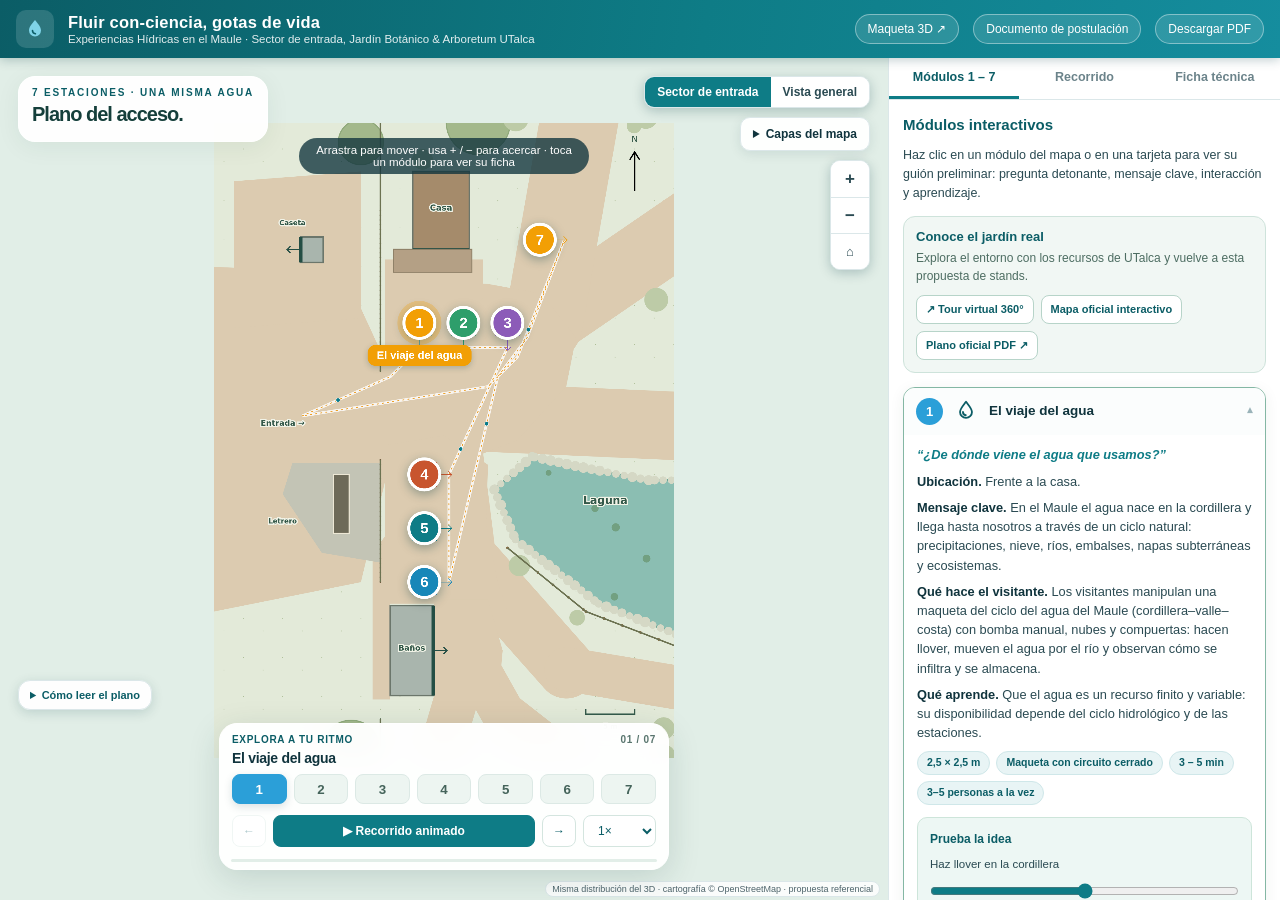
==== commit 6c33957e: "Ajustar los números del plano al espacio disponible" ====
--- a/mapa2d.html
+++ b/mapa2d.html
@@ -315,6 +315,7 @@
 
 
 /* Plano sincronizado: dejar espacio visible para la implantación. */
+.world .badge .dot{width:var(--badge-size,28px);height:var(--badge-size,28px);font-size:calc(var(--badge-size,28px)*.43)}
 .stand-front{fill:none;stroke:var(--c);stroke-width:2;vector-effect:non-scaling-stroke;stroke-linecap:round;stroke-linejoin:round}
 .map-intro .intro-paper{padding:10px 13px}.map-intro h2{font-size:20px}.map-intro p{display:none}
 .ctl-tr>.tourbtn{display:none}.journey-question{display:none}.journey{padding:10px 12px}.journey-title{font-size:14px;margin:5px 0 8px}
@@ -597,6 +598,9 @@
 function applayCam(){
   world.style.transform=`translate(${cam.x}px,${cam.y}px) scale(${cam.s})`;
   world.style.setProperty('--inv',(1/cam.s).toFixed(5));
+  // Los números conservan separación cuando el plano completo debe caber en poca altura.
+  const markerMax=window.innerWidth<=600?25:36;
+  world.style.setProperty('--badge-size',Math.max(20,Math.min(markerMax,cam.s*view.meterScale*4.5*.78))+'px');
   world.classList.toggle('nolbl',view.key==='general' && cam.s<.65);
   world.classList.toggle('general-overview',view.key==='general'&&cam.s<.65);
   scheduleLabels();
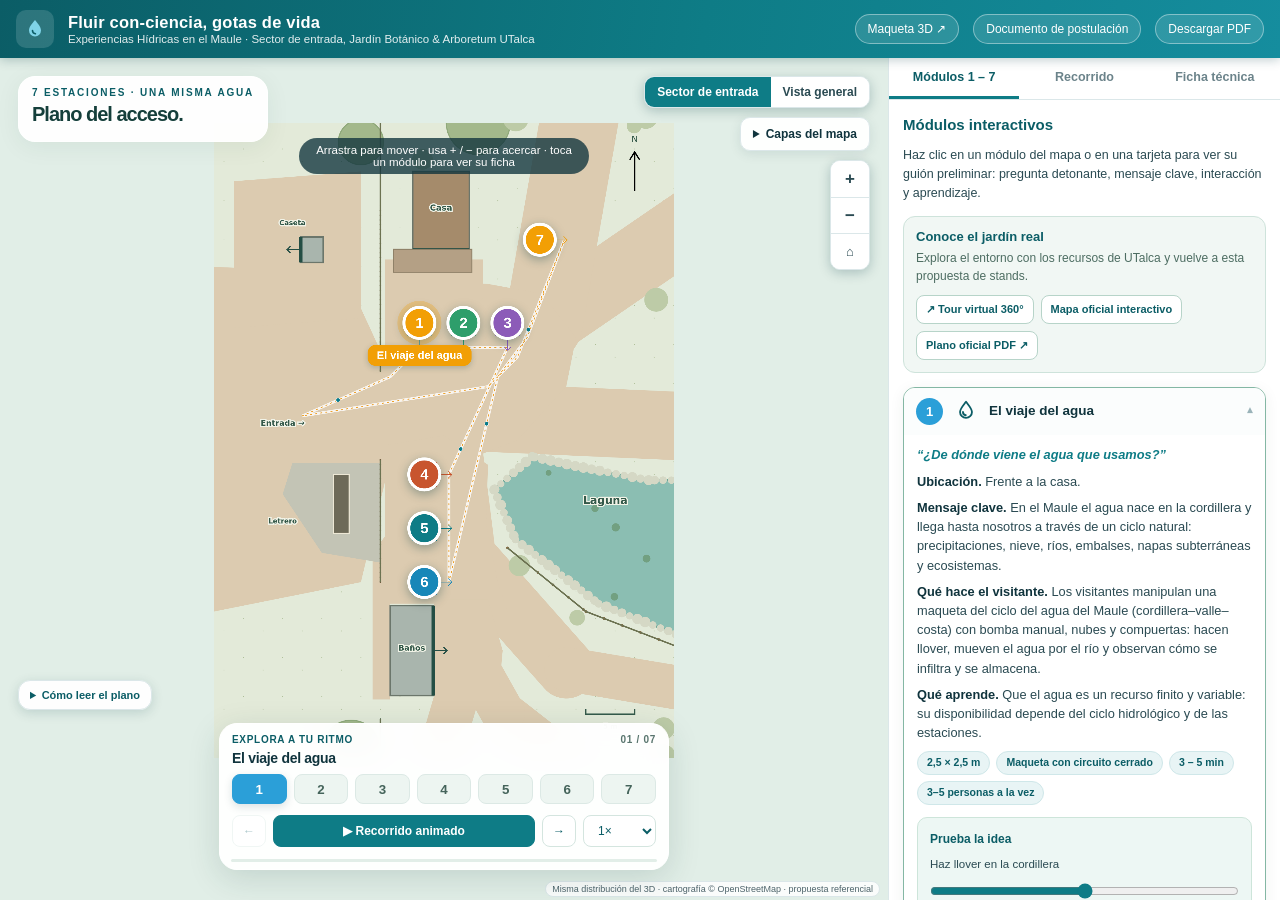
==== commit 1e01bd59: "Descargar el PDF actualizado directamente desde el plano" ====
--- a/mapa2d.html
+++ b/mapa2d.html
@@ -343,7 +343,7 @@
     </div>
     <a class="hbtn" href="maqueta3d.html">Maqueta 3D ↗</a>
     <a class="hbtn onlydesk" href="documento/documento_postulacion.html" target="_blank" rel="noopener">Documento de postulación</a>
-    <button class="hbtn" id="printBtn" type="button"><span class="hdesk">Descargar PDF</span><span class="hmob">PDF</span></button>
+    <a class="hbtn" id="printBtn" href="plano_fluir_con_ciencia.pdf?v=20261015-8" download="plano_fluir_con_ciencia.pdf" aria-label="Descargar PDF"><span class="hdesk">Descargar PDF</span><span class="hmob">PDF</span></a>
   </header>
 
   <div class="main">
@@ -879,7 +879,6 @@
 window.addEventListener('resize',()=>{if(tourOn)stopTour();cancelCamera();fitTo(view.init,false);});
 const hint=document.getElementById('hint');
 setTimeout(()=>hint.classList.add('show'),700);setTimeout(()=>hint.classList.remove('show'),6500);
-document.getElementById('printBtn').onclick=()=>window.print();
 
 /* ======== Documento imprimible (una sola fuente de datos) ======== */
 function buildPrintDoc(){
